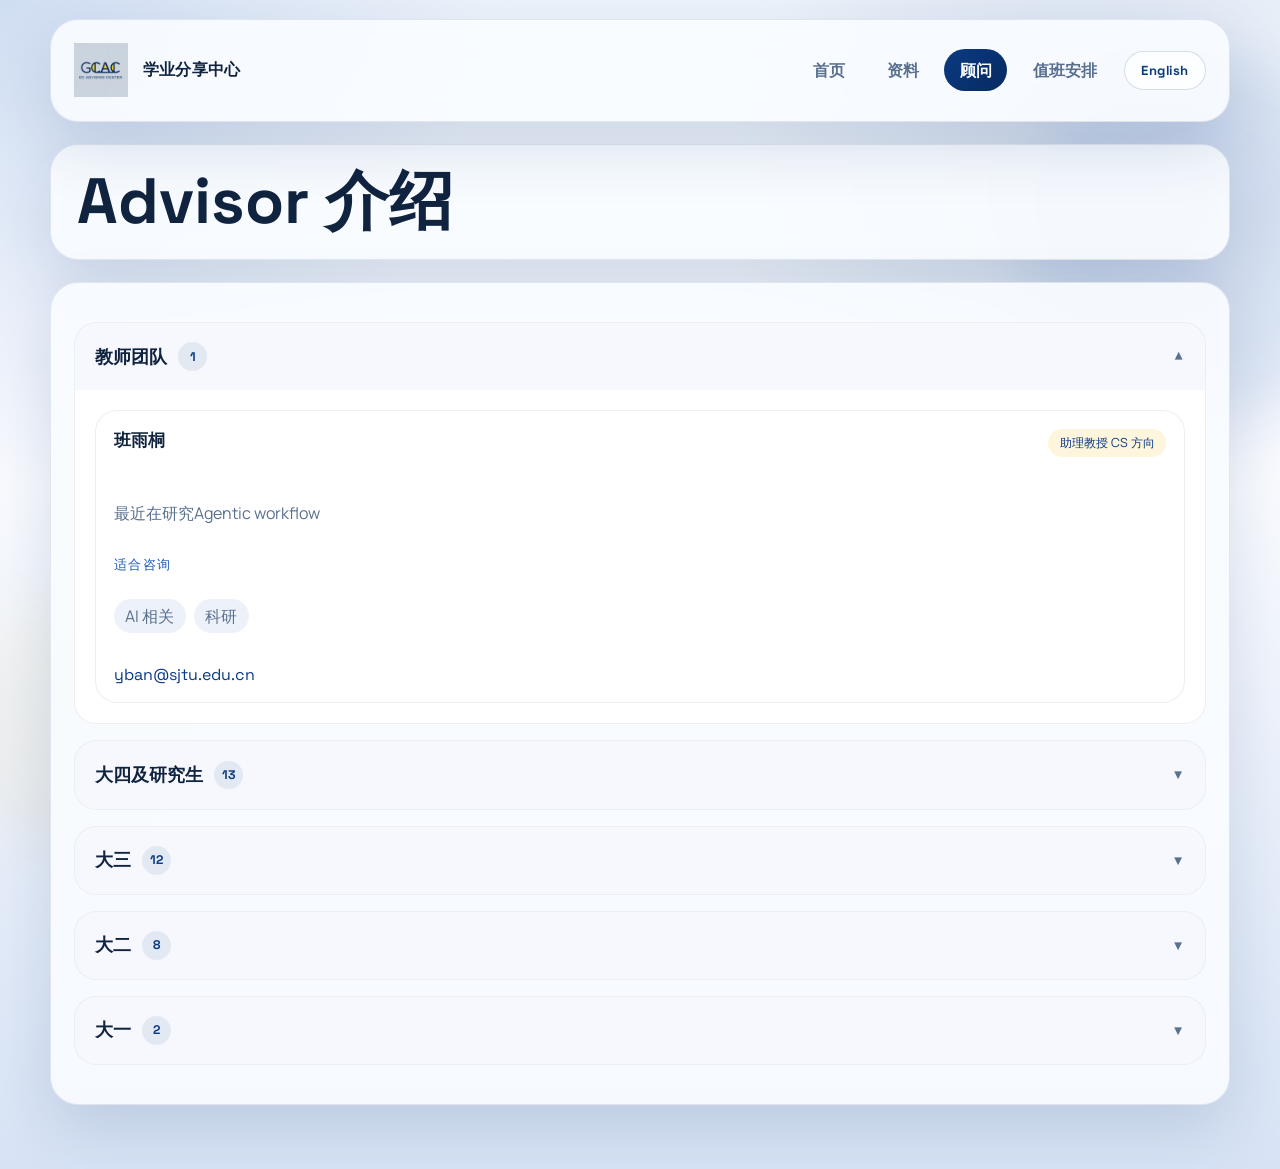
==== advisors.html @ 2a5256ce "Move new site to the old repository" ====
<!DOCTYPE html>
<html lang="zh-CN">
<head>
  <meta charset="UTF-8">
  <meta name="viewport" content="width=device-width, initial-scale=1.0">
  <title>Advisors | GC Advising Center</title>
  <meta name="description" content="Advisor profiles for the GC Advising Center.">
  <link rel="preconnect" href="https://fonts.googleapis.com">
  <link rel="preconnect" href="https://fonts.gstatic.com" crossorigin>
  <link href="https://fonts.googleapis.com/css2?family=Manrope:wght@400;500;700;800&family=Space+Grotesk:wght@500;700&display=swap" rel="stylesheet">
  <link rel="stylesheet" href="./assets/styles.css">
  
</head>
<body data-page="advisors">
  <div class="page-shell">
    <header class="topbar panel panel--nav">
      <a class="brand" href="./index.html">
        <img class="brand__logo" src="./assets/GCAC.png" alt="GC Advising Center logo">
        <span class="brand__text" id="brandText"></span>
      </a>
      <div class="topbar__actions">
        <nav class="site-nav" id="siteNav" aria-label="Primary"></nav>
        <button class="lang-toggle" id="langToggle" type="button" aria-label="Switch language"></button>
      </div>
    </header>

    <main class="main-layout">
      <section class="subpage-hero panel">
        <p class="eyebrow" id="pageKicker"></p>
        <h1 id="pageTitle"></h1>
        <p class="hero__description" id="pageDescription"></p>
      </section>

      <section class="panel">
        <div class="section-heading">
          <p class="section-kicker" id="advisorDirectoryKicker"></p>
          <h2 id="advisorDirectoryTitle"></h2>
        </div>
        <div id="accordionContainer"></div>
      </section>
    </main>
  </div>

  <script src="./content/site-content.js"></script>
  <script src="./assets/app.js"></script>
</body>
</html>
---- assets/styles.css ----
:root {
  --bg: #edf3fb;
  --bg-deep: #d7e3f5;
  --surface: rgba(249, 252, 255, 0.92);
  --surface-strong: #ffffff;
  --line: rgba(10, 44, 96, 0.1);
  --line-strong: rgba(10, 44, 96, 0.18);
  --text: #10233f;
  --muted: #59708f;
  --highlight: #0b3a82;
  --highlight-strong: #072a61;
  --highlight-soft: rgba(11, 58, 130, 0.1);
  --accent: #1d5bbf;
  --accent-soft: rgba(244, 198, 42, 0.16);
  --shadow: 0 24px 64px rgba(10, 44, 96, 0.14);
}

* {
  box-sizing: border-box;
}

html {
  scroll-behavior: smooth;
}

body {
  margin: 0;
  min-height: 100vh;
  font-family: "Manrope", "Segoe UI", sans-serif;
  color: var(--text);
  background:
    radial-gradient(circle at top left, rgba(29, 91, 191, 0.14), transparent 28%),
    radial-gradient(circle at 84% 16%, rgba(11, 58, 130, 0.12), transparent 24%),
    linear-gradient(180deg, var(--bg), #f9fbff 42%, var(--bg-deep) 100%);
}

body::before,
body::after {
  content: "";
  position: fixed;
  z-index: -1;
  border-radius: 999px;
  filter: blur(28px);
  opacity: 0.72;
}

body::before {
  width: 22rem;
  height: 22rem;
  top: 4rem;
  right: -6rem;
  background: rgba(29, 91, 191, 0.12);
}

body::after {
  width: 16rem;
  height: 16rem;
  bottom: 3rem;
  left: -3rem;
  background: rgba(244, 198, 42, 0.08);
}

.page-shell {
  width: min(1180px, calc(100% - 2rem));
  margin: 0 auto;
  padding: 1.2rem 0 4rem;
}

.main-layout {
  display: grid;
  gap: 1.35rem;
}

.panel {
  border: 1px solid var(--line);
  border-radius: 28px;
  background: var(--surface);
  box-shadow: var(--shadow);
  backdrop-filter: blur(14px);
  padding: 1.45rem;
}

.panel--nav {
  display: flex;
  justify-content: space-between;
  align-items: center;
  gap: 1rem;
  margin-bottom: 1.4rem;
  position: sticky;
  top: 1rem;
  z-index: 10;
}

.brand,
.nav-link,
.button,
.button--ghost,
.overview-card,
.text-link {
  text-decoration: none;
}

.brand {
  display: inline-flex;
  align-items: center;
  gap: 0.9rem;
  color: var(--text);
}

.brand__logo {
  display: block;
  width: auto;
  height: 54px;
  object-fit: contain;
}

.brand__text {
  font-family: "Space Grotesk", "Segoe UI", sans-serif;
  font-size: 1rem;
  font-weight: 700;
  letter-spacing: 0.02em;
}

.bilingual {
  display: inline-grid;
  gap: 0.16rem;
}

.bilingual--inline {
  display: inline-flex;
  flex-wrap: wrap;
  gap: 0.32rem;
  align-items: baseline;
}

.bilingual__zh {
  font-weight: 700;
  letter-spacing: 0.01em;
}

.bilingual__en {
  font-size: 0.86em;
  font-weight: 600;
  letter-spacing: 0.01em;
  opacity: 0.66;
}

.site-nav {
  display: flex;
  flex-wrap: wrap;
  justify-content: flex-end;
  gap: 0.65rem;
}

.topbar__actions {
  display: flex;
  align-items: center;
  gap: 0.75rem;
  margin-left: auto;
}

.nav-link {
  padding: 0.6rem 0.96rem;
  border-radius: 999px;
  color: var(--muted);
  font-weight: 700;
  transition: background-color 160ms ease, color 160ms ease, transform 160ms ease, box-shadow 160ms ease;
}

.nav-link:hover,
.nav-link:focus-visible {
  color: var(--highlight);
  background: rgba(255, 255, 255, 0.68);
  box-shadow: inset 0 0 0 1px rgba(29, 91, 191, 0.08);
  transform: translateY(-1px);
}

.nav-link--active {
  color: #fdfefe;
  background: linear-gradient(135deg, var(--highlight), var(--highlight-strong));
}

.lang-toggle {
  appearance: none;
  border: 1px solid rgba(11, 58, 130, 0.16);
  background: rgba(255, 255, 255, 0.72);
  color: var(--highlight);
  border-radius: 999px;
  padding: 0.62rem 1rem;
  font-family: "Space Grotesk", "Segoe UI", sans-serif;
  font-size: 0.82rem;
  font-weight: 700;
  letter-spacing: 0.04em;
  cursor: pointer;
  transition: transform 160ms ease, box-shadow 160ms ease, border-color 160ms ease, background-color 160ms ease;
}

.lang-toggle:hover,
.lang-toggle:focus-visible {
  transform: translateY(-1px);
  background: #ffffff;
  border-color: rgba(11, 58, 130, 0.28);
  box-shadow: inset 0 0 0 1px rgba(29, 91, 191, 0.08);
}

.nav-link .bilingual {
  gap: 0.02rem;
  text-align: center;
}

.nav-link .bilingual__zh {
  font-size: 0.74rem;
  line-height: 1.14;
}

.nav-link .bilingual__en {
  font-size: 0.63rem;
  line-height: 1.06;
  opacity: 0.78;
}

.hero--home {
  display: grid;
  grid-template-columns: minmax(0, 1.8fr) minmax(280px, 0.9fr);
  gap: 1.35rem;
  padding: 1.75rem;
}

.hero__copy {
  display: grid;
  align-content: start;
}

.hero__meta {
  display: grid;
  gap: 0.9rem;
}

.subpage-hero {
  padding: 1.65rem;
}

.eyebrow,
.section-kicker,
.meta-label,
.detail-label {
  margin: 0 0 0.7rem;
  font-family: "Space Grotesk", "Segoe UI", sans-serif;
  font-size: 0.79rem;
  letter-spacing: 0.12em;
  text-transform: uppercase;
  color: var(--accent);
}

#siteTitle,
.subpage-hero h1 {
  margin: 0;
  font-family: "Space Grotesk", "Segoe UI", sans-serif;
  font-size: clamp(2.5rem, 5vw, 4.4rem);
  line-height: 0.96;
  max-width: 12ch;
}

#siteTitle .bilingual,
.subpage-hero h1 .bilingual,
.section-heading h2 .bilingual,
.card__title .bilingual,
.hero__description .bilingual,
.section-intro .bilingual,
.card__body .bilingual,
.meta-value .bilingual,
.brand__text .bilingual {
  gap: 0.16rem;
}

#siteTitle .bilingual__zh,
.subpage-hero h1 .bilingual__zh {
  font-size: 1em;
  line-height: 0.98;
}

#siteTitle .bilingual__en,
.subpage-hero h1 .bilingual__en {
  font-size: 0.38em;
  line-height: 1.15;
  text-transform: none;
  letter-spacing: 0.04em;
  opacity: 0.52;
}

.section-heading h2 .bilingual__zh,
.card__title .bilingual__zh {
  font-size: 1em;
}

.section-heading h2 .bilingual__en,
.card__title .bilingual__en {
  font-size: 0.68em;
  opacity: 0.58;
}

.hero__description .bilingual__en,
.section-intro .bilingual__en,
.card__body .bilingual__en,
.meta-value .bilingual__en {
  font-size: 0.78em;
  line-height: 1.6;
  opacity: 0.62;
}

.brand__text .bilingual__zh {
  font-size: 1em;
}

.brand__text .bilingual__en {
  font-size: 0.7em;
  letter-spacing: 0.08em;
  text-transform: uppercase;
  opacity: 0.5;
}

.hero__description,
.section-intro,
.card__body,
.meta-value {
  color: var(--muted);
  line-height: 1.75;
}

.hero__description {
  margin: 1rem 0 0;
  max-width: 46rem;
  font-size: 1.04rem;
}

.hero__actions,
.material-links {
  display: flex;
  flex-wrap: wrap;
  gap: 0.75rem;
}

.hero__actions {
  margin-top: 1.35rem;
}

.button,
.button--ghost {
  display: inline-flex;
  align-items: center;
  justify-content: center;
  min-width: 210px;
  padding: 0.92rem 1.28rem;
  border-radius: 999px;
  font-weight: 800;
  transition: transform 160ms ease, box-shadow 160ms ease, border-color 160ms ease, background-color 160ms ease;
}

.button .bilingual,
.button--ghost .bilingual {
  justify-items: center;
  text-align: center;
}

.button .bilingual__zh,
.button--ghost .bilingual__zh {
  font-size: 1em;
}

.button .bilingual__en,
.button--ghost .bilingual__en {
  font-size: 0.66em;
  opacity: 0.74;
}

.button {
  color: #fdfefe;
  background: linear-gradient(135deg, #1d5bbf, #0b3a82);
  box-shadow: 0 14px 32px rgba(11, 58, 130, 0.24);
}

.button--ghost {
  color: var(--highlight);
  background: rgba(255, 255, 255, 0.72);
  border: 1px solid rgba(11, 58, 130, 0.16);
}

.button:hover,
.button--ghost:hover,
.button:focus-visible,
.button--ghost:focus-visible,
.overview-card:hover,
.overview-card:focus-visible,
.text-link:hover,
.text-link:focus-visible {
  transform: translateY(-2px);
}

.meta-card,
.card,
.overview-card {
  border-radius: 22px;
  border: 1px solid rgba(10, 44, 96, 0.08);
  background: var(--surface-strong);
}

.meta-card {
  padding: 1rem 1.05rem;
}

.meta-card p,
.section-heading h2,
.section-heading p,
.card__title,
.material-meta,
.detail-label {
  margin: 0;
}

.section-heading {
  display: grid;
  gap: 0.3rem;
  margin-bottom: 1rem;
}

.materials-search {
  display: grid;
  gap: 0.55rem;
  margin-bottom: 1rem;
}

.materials-search__label {
  margin-bottom: 0;
}

.search-field {
  display: grid;
  gap: 0.45rem;
}

.search-input {
  width: 100%;
  min-height: 3rem;
  padding: 0.8rem 0.95rem;
  border: 1px solid rgba(10, 44, 96, 0.12);
  border-radius: 16px;
  background: rgba(255, 255, 255, 0.86);
  color: var(--text);
  font: inherit;
  transition: border-color 160ms ease, box-shadow 160ms ease, background-color 160ms ease;
}

.search-input::placeholder {
  color: var(--muted);
  opacity: 0.88;
}

.search-input:focus {
  outline: none;
  border-color: rgba(11, 58, 130, 0.32);
  background: #ffffff;
  box-shadow: 0 0 0 4px rgba(29, 91, 191, 0.08);
}

.materials-search__meta {
  margin: 0;
  color: var(--muted);
  font-size: 0.94rem;
  line-height: 1.5;
}

.section-heading--split {
  grid-template-columns: minmax(0, 1fr) auto;
  align-items: center;
  gap: 1rem;
}

.section-heading h2,
.card__title {
  font-family: "Space Grotesk", "Segoe UI", sans-serif;
}

.section-heading h2 {
  font-size: 1.5rem;
}

.overview-grid,
.material-list,
.advisor-grid {
  display: grid;
  gap: 1rem;
}

.overview-grid {
  grid-template-columns: repeat(auto-fit, minmax(220px, 1fr));
}

.overview-card {
  display: grid;
  gap: 0.55rem;
  min-height: 190px;
  padding: 1.15rem;
  color: inherit;
}

.material-list {
  grid-template-columns: repeat(auto-fit, minmax(240px, 1fr));
}

.material-list--archive {
  grid-template-columns: repeat(auto-fit, minmax(260px, 1fr));
}

.advisor-grid {
  grid-template-columns: repeat(auto-fit, minmax(250px, 1fr));
}

.accordion-group {
  margin-bottom: 1rem;
  border: 1px solid rgba(10, 44, 96, 0.08);
  border-radius: 22px;
  overflow: hidden;
  background: var(--surface-strong);
}

.accordion-header {
  width: 100%;
  display: flex;
  justify-content: space-between;
  align-items: center;
  gap: 1rem;
  padding: 1.2rem 1.25rem;
  border: 0;
  background: rgba(29, 91, 191, 0.04);
  color: var(--text);
  text-align: left;
  cursor: pointer;
  transition: background-color 160ms ease;
}

.accordion-header:hover,
.accordion-header:focus-visible {
  background: rgba(29, 91, 191, 0.08);
}

.accordion-title {
  display: flex;
  align-items: center;
  gap: 0.7rem;
  margin: 0;
  font-family: "Space Grotesk", "Segoe UI", sans-serif;
  font-size: 1.1rem;
}

.accordion-title__count {
  display: inline-flex;
  align-items: center;
  justify-content: center;
  min-width: 1.8rem;
  height: 1.8rem;
  padding: 0 0.45rem;
  border-radius: 999px;
  background: rgba(11, 58, 130, 0.08);
  color: var(--highlight);
  font-size: 0.78rem;
  font-weight: 700;
}

.accordion-icon {
  color: var(--muted);
  transition: transform 160ms ease;
}

.accordion-group.active .accordion-icon {
  transform: rotate(180deg);
}

.accordion-content {
  display: none;
  padding: 1.25rem;
}

.accordion-group.active .accordion-content {
  display: block;
}

.accordion-grid {
  display: grid;
  grid-template-columns: repeat(auto-fit, minmax(250px, 1fr));
  gap: 1rem;
}

.card {
  padding: 1.1rem;
}

.material-card--empty {
  text-align: center;
}

.advisor-card {
  display: grid;
  gap: 0.9rem;
}

.advisor-card__email {
  display: inline-flex;
  align-items: center;
  width: fit-content;
}

.card__title-row {
  display: flex;
  justify-content: space-between;
  gap: 1rem;
  align-items: flex-start;
  margin-bottom: 0.7rem;
}

.card__title {
  font-size: 1.05rem;
}

.quick-link__arrow,
.text-link,
.material-meta {
  font-family: "Space Grotesk", "Segoe UI", sans-serif;
}

.quick-link__arrow,
.text-link {
  color: var(--highlight);
}

.quick-link__arrow {
  margin-top: auto;
}

.material-meta {
  margin-bottom: 0.7rem;
  font-size: 0.84rem;
  color: var(--accent);
}

.pill {
  display: inline-flex;
  align-items: center;
  padding: 0.32rem 0.72rem;
  border-radius: 999px;
  background: var(--accent-soft);
  color: var(--highlight);
  font-size: 0.78rem;
  white-space: nowrap;
}

.pill .bilingual--inline,
.schedule-table th .bilingual--inline,
.schedule-table td .bilingual--inline,
.tag-list .bilingual--inline,
.material-meta .bilingual--inline,
.detail-label .bilingual--inline,
.section-kicker .bilingual--inline,
.quick-link__arrow .bilingual--inline {
  gap: 0.22rem;
}

.pill .bilingual__en,
.schedule-table th .bilingual__en,
.schedule-table td .bilingual__en,
.tag-list .bilingual__en,
.material-meta .bilingual__en,
.detail-label .bilingual__en,
.section-kicker .bilingual__en,
.quick-link__arrow .bilingual__en {
  font-size: 0.76em;
  opacity: 0.68;
}

.tag-list {
  display: flex;
  flex-wrap: wrap;
  gap: 0.5rem;
  margin: 0.7rem 0 1rem;
  padding: 0;
  list-style: none;
}

.tag-list li {
  padding: 0.34rem 0.72rem;
  border-radius: 999px;
  background: rgba(29, 91, 191, 0.08);
  color: var(--muted);
}

.table-shell {
  overflow-x: auto;
  border-radius: 22px;
  border: 1px solid rgba(10, 44, 96, 0.08);
  background: var(--surface-strong);
}

.schedule-table {
  width: 100%;
  min-width: 720px;
  border-collapse: collapse;
}

.schedule-table th,
.schedule-table td {
  padding: 1rem;
  text-align: left;
  border-bottom: 1px solid rgba(10, 44, 96, 0.08);
}

.schedule-table th {
  font-family: "Space Grotesk", "Segoe UI", sans-serif;
  font-size: 0.85rem;
  letter-spacing: 0.06em;
  text-transform: uppercase;
  color: var(--highlight);
  background: rgba(29, 91, 191, 0.06);
}

.schedule-table tbody tr:last-child td {
  border-bottom: none;
}

.fade-in {
  opacity: 0;
  transform: translateY(12px);
  animation: fadeUp 480ms ease forwards;
}

.fade-in:nth-child(2) {
  animation-delay: 70ms;
}

.fade-in:nth-child(3) {
  animation-delay: 140ms;
}

.fade-in:nth-child(4) {
  animation-delay: 210ms;
}

@keyframes fadeUp {
  to {
    opacity: 1;
    transform: translateY(0);
  }
}

@media (max-width: 980px) {
  .panel--nav {
    align-items: flex-start;
    flex-direction: column;
  }

  .topbar__actions {
    width: 100%;
    align-items: stretch;
    flex-direction: column;
    margin-left: 0;
  }

  .site-nav {
    justify-content: flex-start;
  }

  .hero--home,
  .section-heading--split {
    grid-template-columns: 1fr;
  }
}

@media (max-width: 640px) {
  .page-shell {
    width: min(100% - 1rem, 100%);
    padding-top: 0.8rem;
  }

  .panel,
  .meta-card,
  .card,
  .overview-card {
    border-radius: 20px;
  }

  .panel {
    padding: 1.15rem;
  }

  .brand {
    align-items: flex-start;
    flex-direction: column;
    gap: 0.5rem;
  }

  .topbar__actions,
  .site-nav {
    width: 100%;
  }

  .lang-toggle {
    width: 100%;
  }

  .brand__logo {
    height: 46px;
  }

  #siteTitle,
  .subpage-hero h1 {
    font-size: clamp(2.1rem, 11vw, 3.3rem);
  }

  .card__title-row {
    flex-direction: column;
    align-items: flex-start;
  }

  .button,
  .button--ghost {
    width: 100%;
    min-width: 0;
  }

  .schedule-table {
    min-width: 620px;
  }
}

.hero--landing {
  padding: 1.85rem;
}

.hero__copy--wide {
  max-width: 68rem;
}

.home-priority-grid {
  display: grid;
  grid-template-columns: minmax(320px, 0.95fr) minmax(0, 1.35fr);
  gap: 1.35rem;
}

.button--compact {
  min-width: 0;
  padding-inline: 1rem;
}

.advisor-grid--home {
  grid-template-columns: 1fr;
}

.duty-card {
  display: grid;
  gap: 1rem;
}

.duty-list {
  display: grid;
  gap: 0.8rem;
}

.duty-item {
  display: grid;
  gap: 0.3rem;
  padding: 0.85rem 0.95rem;
  border-radius: 18px;
  background: rgba(29, 91, 191, 0.05);
  border: 1px solid rgba(10, 44, 96, 0.06);
}

.duty-item__value {
  margin: 0;
  color: var(--text);
  line-height: 1.6;
}

@media (max-width: 980px) {
  .home-priority-grid {
    grid-template-columns: 1fr;
  }
}

.hero--simple {
  padding: 1.55rem 1.7rem;
}

.hero--simple #siteTitle {
  max-width: 16ch;
  font-size: clamp(2.2rem, 4vw, 3.6rem);
}

.hero--simple .hero__description {
  margin-top: 0.85rem;
  max-width: 52rem;
}

.material-list--stacked {
  grid-template-columns: 1fr;
}

@media (max-width: 980px) {
  .hero--simple {
    padding: 1.35rem;
  }
}
.hero__meta .overview-card {
  min-height: 0;
  padding: 1rem 1.05rem;
}

.hero__meta .card__title {
  font-size: 1.08rem;
}

.hero__meta .card__body {
  line-height: 1.65;
}
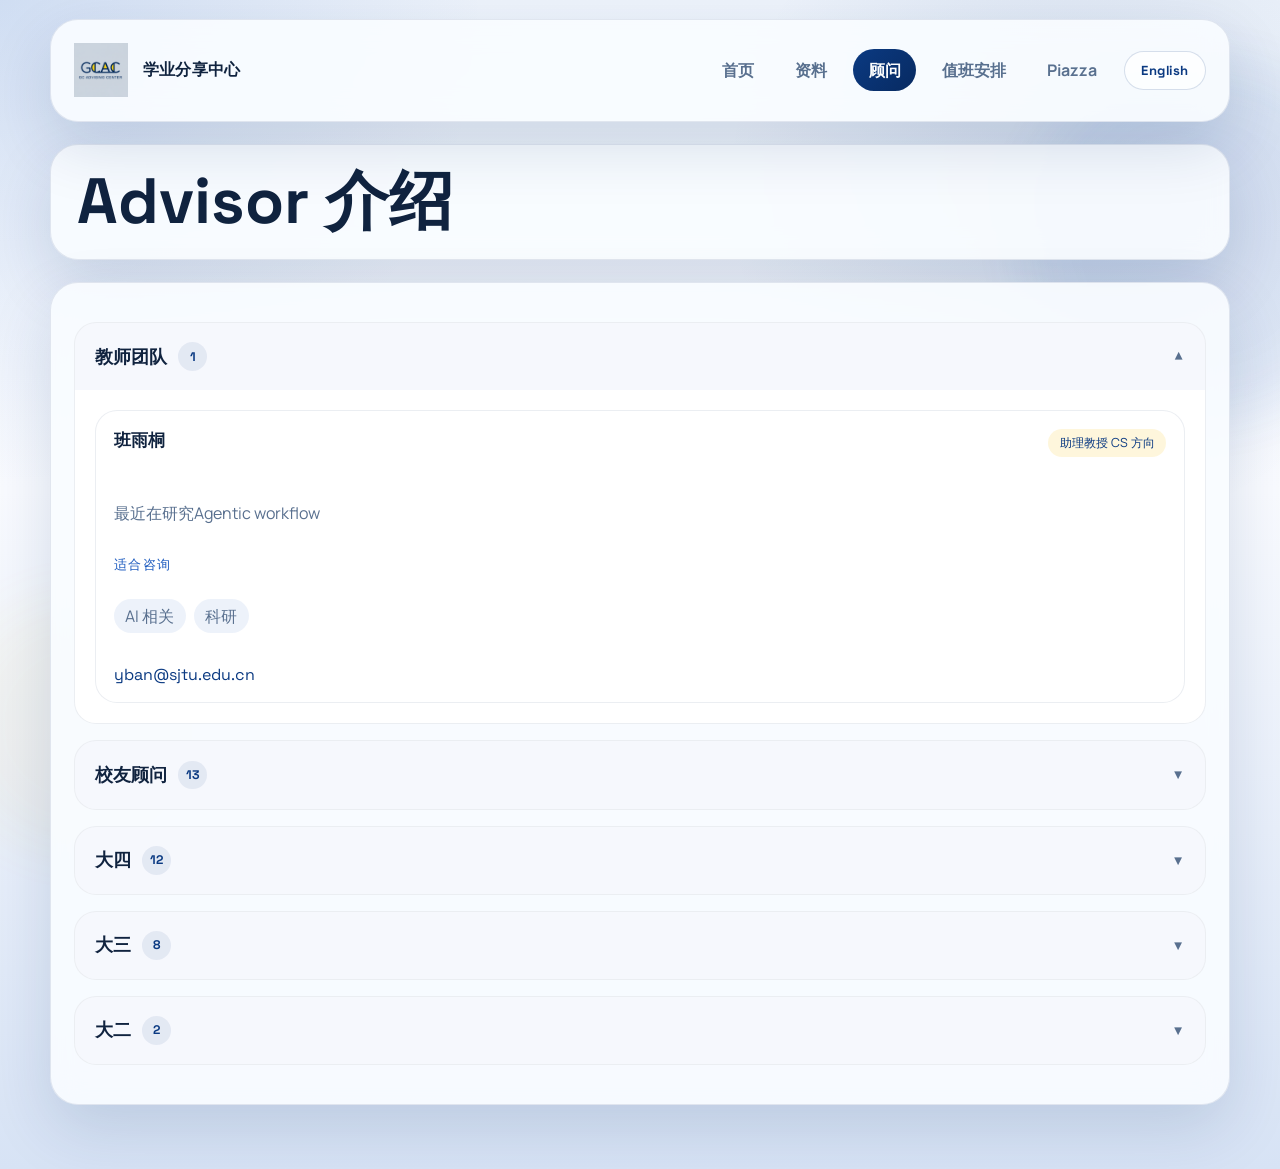
==== commit 04975646: "feat(piazza): add illustrated enrollment guide" ====
--- a/advisors.html
+++ b/advisors.html
@@ -8,7 +8,7 @@
   <link rel="preconnect" href="https://fonts.googleapis.com">
   <link rel="preconnect" href="https://fonts.gstatic.com" crossorigin>
   <link href="https://fonts.googleapis.com/css2?family=Manrope:wght@400;500;700;800&family=Space+Grotesk:wght@500;700&display=swap" rel="stylesheet">
-  <link rel="stylesheet" href="./assets/styles.css">
+  <link rel="stylesheet" href="./assets/styles.css?v=20261105-piazza">
   
 </head>
 <body data-page="advisors">
@@ -41,7 +41,7 @@
     </main>
   </div>
 
-  <script src="./content/site-content.js"></script>
-  <script src="./assets/app.js"></script>
+  <script src="./content/site-content.js?v=20261105-piazza"></script>
+  <script src="./assets/app.js?v=20261105-piazza"></script>
 </body>
 </html>
--- a/assets/styles.css
+++ b/assets/styles.css
@@ -919,3 +919,80 @@
 .hero__meta .card__body {
   line-height: 1.65;
 }
+
+/* Piazza enrollment guide */
+body[data-page="piazza"] .subpage-hero h1 {
+  max-width: none;
+  font-size: clamp(2.1rem, 4.2vw, 3.5rem);
+  line-height: 1.15;
+}
+.piazza-actions { margin-bottom: 1.5rem; }
+.piazza-quick-steps {
+  display: grid;
+  grid-template-columns: repeat(4, minmax(0, 1fr));
+  gap: 1rem;
+  padding: 0;
+  margin: 1.5rem 0 0;
+  list-style: none;
+  counter-reset: quick-step;
+}
+.piazza-quick-steps li {
+  counter-increment: quick-step;
+  padding: 1rem;
+  border-radius: 16px;
+  background: var(--highlight-soft);
+  line-height: 1.65;
+}
+.piazza-quick-steps li::before {
+  content: counter(quick-step, decimal-leading-zero);
+  display: block;
+  margin-bottom: .45rem;
+  color: var(--highlight);
+  font-size: 1.25rem;
+  font-weight: 800;
+}
+.piazza-address { overflow-wrap: anywhere; }
+.piazza-manual-steps {
+  display: grid;
+  gap: 1.5rem;
+  list-style: none;
+  padding: 0;
+  margin: 1.75rem 0 0;
+}
+.piazza-step { min-width: 0; }
+.piazza-step + .piazza-step {
+  border-top: 1px solid var(--line);
+  padding-top: 1.5rem;
+}
+.piazza-step__heading { display: flex; align-items: center; gap: .8rem; }
+.piazza-step__heading h3 { margin: 0; font-size: 1.2rem; line-height: 1.5; }
+.piazza-step__number {
+  flex: 0 0 2rem;
+  height: 2rem;
+  display: inline-flex;
+  justify-content: center;
+  align-items: center;
+  border-radius: 50%;
+  background: var(--highlight);
+  color: white;
+  font-weight: 700;
+}
+.piazza-step__figure { margin: 1rem auto 0; max-width: 900px; }
+.piazza-step__image-link { display: block; }
+.piazza-step__figure img {
+  display: block;
+  width: 100%;
+  height: auto;
+  border: 1px solid var(--line-strong);
+  border-radius: 12px;
+}
+.piazza-step__figure figcaption { color: var(--muted); font-size: .85rem; margin-top: .5rem; }
+.piazza-bookmark h2 { margin-top: 0; }
+@media (max-width: 980px) {
+  .piazza-quick-steps { grid-template-columns: repeat(2, minmax(0, 1fr)); }
+}
+@media (max-width: 640px) {
+  .piazza-quick-steps { grid-template-columns: 1fr; }
+  .piazza-actions { flex-direction: column; }
+  .piazza-step__heading { align-items: flex-start; }
+}
